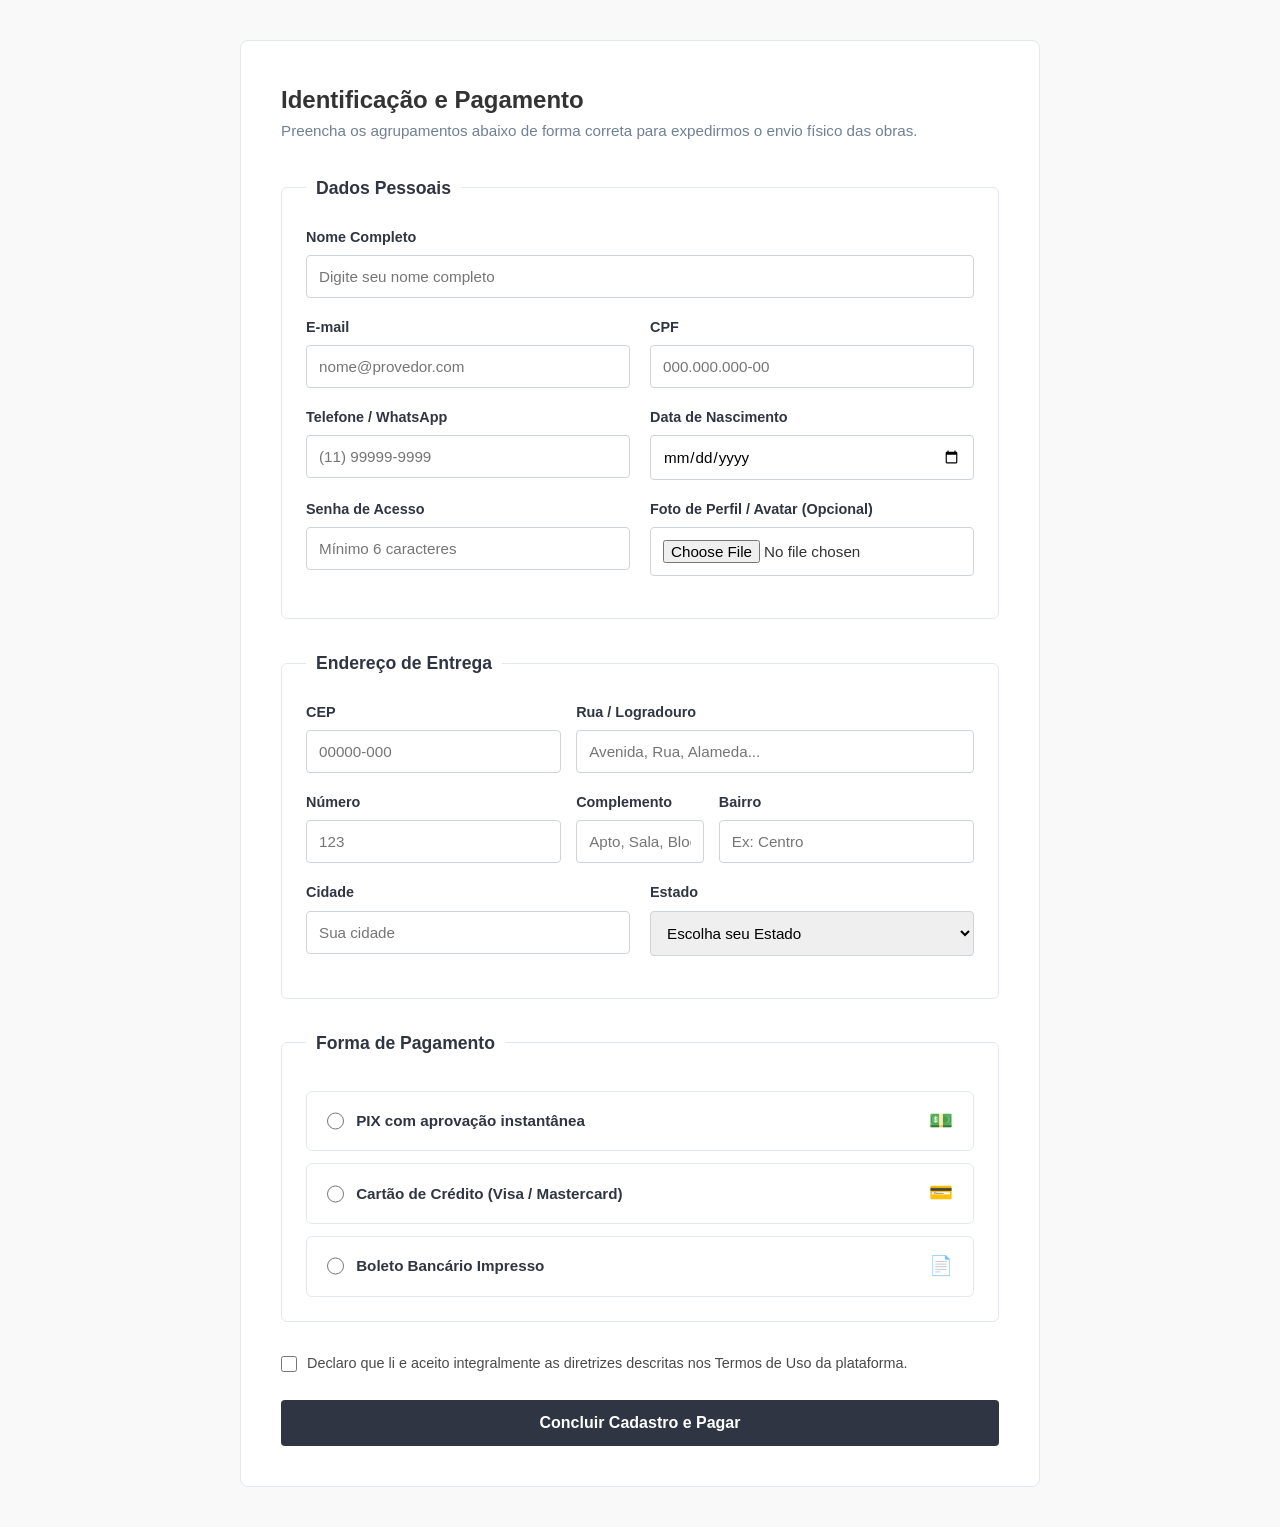
==== cadastro.html @ 1c689403 "first commit" ====
<!DOCTYPE html>
<html lang="pt-BR">
<head>
    <meta charset="UTF-8">
    <meta name="viewport" content="width=device-width, initial-scale=1.0">
    <title>Cadastro e Faturamento | BookLovers</title>
    <link rel="stylesheet" href="style.css">
</head>
<body>

    <main class="form-main">
        <h2>Identificação e Pagamento</h2>
        <p style="color: #718096; margin-bottom: 30px; font-size: 0.95rem;">Preencha os agrupamentos abaixo de forma correta para expedirmos o envio físico das obras.</p>
        
        <!-- Requisito Obrigatório: <form> -->
        <form action="#" method="POST">
            
            <!-- Requisito 2: Três Blocos (<fieldset>) Obrigatórios -->
            <!-- BLOCO 1 - DADOS PESSOAIS -->
            <fieldset>
                <!-- Requisito Obrigatório: <legend> -->
                <legend>Dados Pessoais</legend>
                
                <!-- Requisito Obrigatório: Todo <input> estritamente vinculado à sua <label for="id"> -->
                <div class="form-group">
                    <label for="txt-fullname">Nome Completo</label>
                    <input type="text" id="txt-fullname" class="form-control" placeholder="Digite seu nome completo" required>
                </div>
                
                <div class="form-row-2">
                    <div class="form-group">
                        <label for="txt-email">E-mail</label>
                        <input type="email" id="txt-email" class="form-control" placeholder="nome@provedor.com" required>
                    </div>
                    <div class="form-group">
                        <label for="txt-cpf">CPF</label>
                        <!-- Requisito: pattern ou placeholder configurados -->
                        <input type="text" id="txt-cpf" class="form-control" placeholder="000.000.000-00" pattern="\d{3}\.\d{3}\.\d{3}-\d{2}" required>
                    </div>
                </div>
                
                <div class="form-row-2">
                    <div class="form-group">
                        <label for="txt-phone">Telefone / WhatsApp</label>
                        <input type="tel" id="txt-phone" class="form-control" placeholder="(11) 99999-9999" required>
                    </div>
                    <div class="form-group">
                        <label for="txt-birthdate">Data de Nascimento</label>
                        <input type="date" id="txt-birthdate" class="form-control" required>
                    </div>
                </div>
                
                <div class="form-row-2">
                    <div class="form-group">
                        <label for="txt-password">Senha de Acesso</label>
                        <input type="password" id="txt-password" class="form-control" placeholder="Mínimo 6 caracteres" minlength="6" required>
                    </div>
                    <div class="form-group">
                        <!-- Requisito: upload opcional de Foto de Perfil/Avatar type="file" accept="image/*" -->
                        <label for="file-avatar">Foto de Perfil / Avatar (Opcional)</label>
                        <input type="file" id="file-avatar" class="form-control" accept="image/*">
                    </div>
                </div>
            </fieldset>

            <!-- BLOCO 2 - ENDEREÇO DE ENTREGA -->
            <fieldset>
                <legend>Endereço de Entrega</legend>
                
                <div class="form-row-3">
                    <div class="form-group">
                        <label for="txt-cep">CEP</label>
                        <input type="text" id="txt-cep" class="form-control" placeholder="00000-000" required>
                    </div>
                    <div class="form-group" style="grid-column: span 2;">
                        <label for="txt-address">Rua / Logradouro</label>
                        <input type="text" id="txt-address" class="form-control" placeholder="Avenida, Rua, Alameda..." required>
                    </div>
                </div>
                
                <div class="form-row-3">
                    <div class="form-group">
                        <label for="txt-number">Número</label>
                        <input type="text" id="txt-number" class="form-control" placeholder="123" required>
                    </div>
                    <div class="form-group">
                        <label for="txt-complement">Complemento</label>
                        <input type="text" id="txt-complement" class="form-control" placeholder="Apto, Sala, Bloco">
                    </div>
                    <div class="form-group">
                        <label for="txt-neighborhood">Bairro</label>
                        <input type="text" id="txt-neighborhood" class="form-control" placeholder="Ex: Centro" required>
                    </div>
                </div>
                
                <div class="form-row-2">
                    <div class="form-group">
                        <label for="txt-city">Cidade</label>
                        <input type="text" id="txt-city" class="form-control" placeholder="Sua cidade" required>
                    </div>
                    <div class="form-group">
                        <!-- Requisito: select com tags option de Estado -->
                        <label for="sel-state">Estado</label>
                        <select id="sel-state" class="form-control" required>
                            <option value="" disabled selected>Escolha seu Estado</option>
                            <option value="SP">São Paulo (SP)</option>
                            <option value="RJ">Rio de Janeiro (RJ)</option>
                            <option value="MG">Minas Gerais (MG)</option>
                            <option value="PR">Paraná (PR)</option>
                        </select>
                    </div>
                </div>
            </fieldset>

            <!-- BLOCO 3 - FORMA DE PAGAMENTO -->
            <fieldset>
                <legend>Forma de Pagamento</legend>
                
                <!-- Requisito: input type="radio" name="pagamento" para PIX, Crédito ou Boleto exibindo ícones visuais ao lado -->
                <div class="payment-grid">
                    
                    <label class="payment-option" for="pay-pix">
                        <input type="radio" id="pay-pix" name="pagamento" value="pix" required>
                        <div class="payment-label">
                            <span>PIX com aprovação instantânea</span>
                            <span class="payment-icon" aria-hidden="true">💵</span>
                        </div>
                    </label>
                    
                    <label class="payment-option" for="pay-card">
                        <input type="radio" id="pay-card" name="pagamento" value="credito">
                        <div class="payment-label">
                            <span>Cartão de Crédito (Visa / Mastercard)</span>
                            <span class="payment-icon" aria-hidden="true">💳</span>
                        </div>
                    </label>
                    
                    <label class="payment-option" for="pay-boleto">
                        <input type="radio" id="pay-boleto" name="pagamento" value="boleto">
                        <div class="payment-label">
                            <span>Boleto Bancário Impresso</span>
                            <span class="payment-icon" aria-hidden="true">📄</span>
                        </div>
                    </label>
                </div>
            </fieldset>

            <!-- Requisito 3: Checkbox de "Aceito os Termos de Uso" (required) -->
            <div class="terms-group">
                <input type="checkbox" id="chk-terms" required>
                <label for="chk-terms">Declaro que li e aceito integralmente as diretrizes descritas nos Termos de Uso da plataforma.</label>
            </div>
            
            <!-- Requisito Obrigatório: botão de envio com texto exato -->
            <button type="submit" class="btn-submit">Concluir Cadastro e Pagar</button>

        </form>
    </main>

</body>
</html>
---- style.css ----
/* ==========================================================================
   1. RESET GLOBAL & CONFIGURAÇÕES BASE
   ========================================================================== */
* {
  box-sizing: border-box;
  margin: 0;
  padding: 0;
  font-family: -apple-system, BlinkMacSystemFont, "Segoe UI", Roboto, Helvetica, Arial, sans-serif;
}

html {
  scroll-behavior: smooth;
}

body {
  background-color: #f9f9f9;
  color: #333;
  line-height: 1.6;
}

a {
  text-decoration: none;
  color: inherit;
  transition: all 0.2s ease;
}

/* ==========================================================================
   2. CABEÇALHO PRINCIPAL DA LOJA (HEADER)
   ========================================================================== */
header {
  display: flex;
  justify-content: space-between; /* Empurra a logo para a esquerda e o <nav> para a direita */
  align-items: center;           /* Alinha tudo verticalmente no centro */
  padding: 15px 5%;              /* Dá um espaçamento interno para não colar nas bordas */
  background-color: #c685e0;     /* Cor de fundo do cabeçalho */
  box-shadow: 0 2px 10px rgba(220, 54, 54, 0.08); /* Cria uma sombra suave embaixo */
  position: sticky;              /* Mantém o menu fixo no topo ao rolar a página */
  top: 0;
  z-index: 1000;                 /* Garante que o menu fique por cima do carrossel */
}

/* Controle do tamanho da Imagem da Logo */
.logo a {
  display: flex;
  align-items: center;
  gap: 15px;               
}

.logo h1 {
  font-size: 1.9rem;      
  font-weight: 700;
  color: #2f3542;          
  margin: 0;
  white-space: nowrap;     
}

.logo img {
  height: 95px;                  /* Define uma altura ideal e bem ajustada para a logo */
  width: auto;                   /* Mantém a proporção correta para não distorcer */
  display: block;
  border-radius: 50%;
  object-fit: cover;
}

/* Caixa de Busca */
.search-box {
  display: flex;
  align-items: center;
  background-color: rgba(255, 255, 255, 0.25);
  border: 1px solid rgba(255, 255, 255, 0.4);
  border-radius: 6px;
  padding: 8px 14px;
  width: 320px;
  transition: all 0.2s ease;
}

.search-box:focus-within {
  background-color: rgba(255, 255, 255, 0.4);
  border-color: rgba(255, 255, 255, 0.7);
}

.search-box input {
  background: none;
  border: none;
  color: #2f3542;
  width: 100%;
  font-size: 0.9rem;
  outline: none;
}

.search-box input::placeholder {
  color: rgba(47, 53, 66, 0.6);
}

.search-box button {
  background: none;
  border: none;
  cursor: pointer;
  font-size: 0.95rem;
}

/* Estrutura do Menu de Navegação (nav) */
nav {
  display: flex;
  align-items: center;           /* Alinha a lista de links e o carrinho na mesma linha */
  gap: 30px;                     /* Espaçamento seguro entre o menu de texto e o ícone do carrinho */
}

/* Alinhamento dos Links (ul) */
.nav-links {
  display: flex;                 /* Coloca os itens do menu (li) um ao lado do outro */
  list-style: none;              /* Remove as bolinhas padrões da lista */
  gap: 25px;                     /* Espaçamento uniforme entre cada link */
  margin: 0;
  padding: 0;
}

/* Estilização Visual das Palavras (Links) */
.nav-links a {
  color: #4a4a4a;                /* Cor cinza escura moderna */
  font-size: 1rem;
  font-weight: 600;              /* Deixa a fonte ligeiramente mais marcante */
  transition: color 0.2s ease;   /* Deixa a mudança de cor suave ao passar o mouse */
}

/* Efeito Hover nos links de texto */
.nav-links a:hover {
  color: #f069de;                /* Muda para a cor de destaque (Vermelho/Coral) */
}

.nav-icons {
  display: flex;
  flex-direction: row; /* Força ficar na horizontal, e não empilhado */
  gap: 15px;           /* Espaço entre um ícone e outro */
  align-items: center;
}

.nav-icons a {
  display: flex;
  align-items: center;
  justify-content: center;
  width: 40px;
  height: 40px;
  background-color: #ffffff; /* Fundo branco */
  border-radius: 50%;
  color: #2f3542;
  font-size: 1.2rem;
  transition: all 0.2s ease;
}

.nav-icons a:hover {
  transform: scale(1.1);
  background-color: #ff4757; /* Cor de destaque ao passar o mouse */
  color: #ffffff;
}

/* ==========================================================================
   3. INTERFACE DA PÁGINA INICIAL (INDEX / CARROSSEL / VITRINES)
   ========================================================================== */
.hero {
  width: 100%;
  background-color: #000000;
}

.carousel-container {
  width: 100%;
  overflow-x: auto;
  scroll-snap-type: x mandatory; 
  scroll-behavior: smooth;
}

.carousel-container::-webkit-scrollbar {
  display: none; /* Oculta barra de rolagem */
}

.carousel-track {
  display: flex;
}

.carousel-item {
  flex: 0 0 100%;
  width: 100%;
  position: relative;
  scroll-snap-align: start;
}

/* Imagem de fundo do banner geral */
.banner-bg-img {
  width: 100%;
  height: 550px; /* Altura para acomodar o livro */
  object-fit: cover;
  display: block;
}

/* Container do Conteúdo: Organiza o livro e os textos lado a lado */
.carousel-content {
  position: absolute;
  top: 0;
  left: 0;
  width: 100%;
  height: 100%;
  background: rgba(250, 105, 238, 0.65); /* Filtro escuro para dar excelente leitura */
  display: flex;
  flex-direction: row; /* Coloca Livro e Texto lado a lado */
  justify-content: center;
  align-items: center;
  gap: 50px; /* Espaço entre o livro e as informações */
  padding: 40px 10%;
  color: #ffffff;
}

/* Lado Esquerdo: Área da Capa do Livro */
.book-cover {
  flex-shrink: 0;
}

.book-cover img {
  height: 350px; /* Altura da capa do livro na tela */
  width: auto;
  border-radius: 8px; /* Cantos arredondados na capa */
  box-shadow: 0 10px 25px rgba(0, 0, 0, 0.5); /* Sombra pesada para dar efeito 3D */
  display: block;
}

/* Lado Direito: Textos e Botão */
.book-info {
  max-width: 500px;
  text-align: left; /* Alinha o texto à esquerda */
}

.book-info h2 {
  font-size: 3rem;
  margin-bottom: 15px;
  text-shadow: 2px 2px 4px rgba(0, 0, 0, 0.6);
}

.book-info p {
  font-size: 1.3rem;
  margin-bottom: 30px;
  text-shadow: 1px 1px 3px rgba(0, 0, 0, 0.6);
}

/* Botão de Compra */
.carousel-btn {
  display: inline-block;
  background-color: #ff4757;
  color: #ffffff;
  padding: 14px 35px;
  font-weight: bold;
  font-size: 1rem;
  border-radius: 50px;
  text-transform: uppercase;
  transition: all 0.2s ease;
  box-shadow: 0 4px 15px rgba(255, 71, 87, 0.4);
}

.carousel-btn:hover {
  background-color: #ff6b81;
  transform: translateY(-3px);
}

/* Seção de Categorias Circulares */
.categories-section {
  padding: 60px 5%;
  text-align: center;
  background-color: #f085f8;
}

.categories-section h2, .products-section h2 {
  font-size: 2rem;
  margin-bottom: 40px;
  color: #2f3542;
  font-weight: 700;
}

.categories-container {
  display: flex;
  justify-content: center;
  align-items: center;
  flex-wrap: wrap; /* Quebra de linha em telas pequenas */
  gap: 40px;       /* Espaçamento uniforme */
}

.category-item {
  display: flex;
  flex-direction: column;
  align-items: center;
  color: #2f3542;
  font-weight: 600;
  font-size: 1.1rem;
  gap: 15px; 
}

/* Imagem redonda perfeita */
.category-img-wrapper {
  width: 150px;         /* Requisito: Largura idêntica à altura */
  height: 150px;        /* Requisito: Altura idêntica à largura */
  border-radius: 50%;   /* Requisito: Círculo perfeito */
  overflow: hidden;     
  border: 3px solid transparent; 
  transition: all 0.3s ease;    
}

.category-img-wrapper img {
  width: 100%;
  height: 100%;
  object-fit: cover;    /* Requisito: Ajusta a foto sem distorcer */
  display: block;
  transition: transform 0.3s ease; 
}

/* Requisitos Hover das Categorias */
.category-item:hover .category-img-wrapper {
  border-color: #ff4757; 
}

.category-item:hover .category-img-wrapper img {
  transform: scale(1.08); /* Requisito: Ampliação de 1.08x */
}

.category-item:hover span {
  color: #ff4757;
}

/* Vitrine de Produtos Padronizada */
.products-section {
  padding: 60px 5%;
  background-color: #c25eca;
  text-align: center;
}

.products-grid {
  display: grid;
  grid-template-columns: repeat(auto-fit, minmax(250px, 1fr));
  gap: 30px; 
}

.product-card {
  background-color: #f6cafa;
  border-radius: 8px;
  overflow: hidden;
  box-shadow: 0 4px 15px rgba(0, 0, 0, 0.05);
  transition: transform 0.3s ease;
}

.product-img-container {
  width: 100%;
  overflow: hidden; 
  margin: 0;
  background-color: #f4f1f5;
  aspect-ratio: 3 / 4; 
}

.product-img-container img {
  width: 100%;
  height: 100%;
  object-fit: cover; 
  display: block;
  transition: transform 0.3s ease; 
}

.product-card:hover .product-img-container img {
  transform: scale(1.1); 
}

.product-info {
  padding: 20px;
  text-align: left;
  display: flex;
  flex-direction: column;
  gap: 8px;
}

.product-info h3 {
  font-size: 1.1rem;
  color: #2f3542;
  font-weight: 600;
  white-space: nowrap;
  overflow: hidden;
  text-overflow: ellipsis; 
}

.product-author {
  font-size: 0.9rem;
  color: #747d8c;
}

.product-price {
  font-size: 1.3rem;
  font-weight: 700;
  color: #ff4757; 
  margin-top: 5px;
}

.buy-button {
  background-color: #2f3542;
  color: #ffffff;
  border: none;
  padding: 10px;
  border-radius: 4px;
  font-weight: 600;
  cursor: pointer;
  margin-top: 10px;
  transition: background-color 0.2s ease;
}

.buy-button:hover {
  background-color: #ff4757; 
}

/* Produto Esgotado com filtros */
.product-sold-out .product-img-container {
  position: relative;
}

.product-sold-out .product-img-container img {
  filter: grayscale(100%); 
  opacity: 0.7;           
}

.sold-out-badge {
  position: absolute;       
  top: 50%;                 
  left: 50%;                
  transform: translate(-50%, -50%); 
  background-color: rgba(231, 76, 60, 0.9); 
  color: #fbf9f9;
  font-size: 0.9rem;
  font-weight: bold;
  letter-spacing: 1px;
  padding: 8px 16px;
  border-radius: 4px;
  text-transform: uppercase;
  box-shadow: 0 4px 10px rgba(0, 0, 0, 0.3);
  pointer-events: none;
z-index: 5;
}
.product-sold-out:hover .product-img-container img {
transform: scale(1);
}
/* ==========================================================================
4. INTERFACE DA PÁGINA INTERNA DO PRODUTO (PRODUTO.HTML)
========================================================================== */
.container {
max-width: 1200px;
width: 100%;
margin: 40px auto;
background: #ffffff;
padding: 30px;
border-radius: 8px;
box-shadow: 0 4px 15px rgba(0,0,0,0.05);
clear: both;
}
.product-wrapper {
display: flex;
flex-wrap: wrap;
gap: 40px;
margin-bottom: 40px;
width: 100%;
}
.column-left {
flex: 1 1 450px;
max-width: 100%;
}
/* Requisito: Foto Principal quadrada 1/1 */
.main-image {
width: 100%;
aspect-ratio: 1 / 1;
object-fit: cover;
border-radius: 6px;
border: 1px solid #e2e8f0;
}
.thumbnails {
display: flex;
gap: 12px;
margin-top: 15px;
}
/* Requisito: Miniaturas quadradas com destaque no hover */
.thumb {
flex: 1;
aspect-ratio: 1 / 1;
object-fit: cover;
border: 2px solid transparent;
border-radius: 4px;
cursor: pointer;
transition: all 0.2s ease;
}
.thumb:hover {
border-color: #ff4757;
transform: translateY(-2px);
}
.column-right {
flex: 1 1 450px;
display: flex;
flex-direction: column;
gap: 20px;
max-width: 100%;
}
.breadcrumb {
font-size: 0.9rem;
color: #747d8c;
}
.product-title {
font-size: 2.2rem;
color: #2f3542;
font-weight: 700;
}
.product-author-detail {
font-size: 1.1rem;
color: #747d8c;
margin-top: -10px;
}
.price-box {
padding: 10px 0;
border-top: 1px solid #f1f2f6;
border-bottom: 1px solid #f1f2f6;
}
.old-price {
text-decoration: line-through;
color: #a4b0be;
font-size: 1rem;
margin-right: 12px;
}
.current-price {
font-size: 1.8rem;
font-weight: 700;
color: #ff4757;
}
.selectors {
display: flex;
flex-direction: column;
gap: 8px;
}
.selectors label {
font-weight: 600;
font-size: 0.95rem;
color: #2f3542;
}
.selectors select {
width: 100%;
padding: 12px;
border: 1px solid #ced4da;
border-radius: 4px;
background-color: #ffffff;
font-size: 0.95rem;
outline: none;
}
.btn-add-to-cart {
display: block;
text-align: center;
background-color: #2f3542;
color: white;
padding: 14px;
font-weight: 600;
font-size: 1rem;
border-radius: 4px;
}
.btn-add-to-cart:hover {
background-color: #ff4757;
}
/* Requisito: Ficha Técnica em Tabela Semântica Zebrada */
.technical-specifications {
width: 100%;
margin-top: 20px;
}
.spec-table-title {
font-size: 1.4rem;
margin-bottom: 15px;
color: #2f3542;
font-weight: 700;
}
.spec-table {
width: 100%;
border-collapse: collapse;
}
.spec-table th, .spec-table td {
padding: 12px 16px;
text-align: left;
border-bottom: 1px solid #f1f2f6;
font-size: 0.95rem;
}
/* Cabeçalho vertical */
.spec-table th {
font-weight: 600;
color: #2f3542;
width: 30%;
}
/* Efeito Zebrado tr */
.spec-table tbody tr:nth-child(even) {
background-color: #f9f9f9;
}
/* ==========================================================================
5. INTERFACE DO CARRINHO DE COMPRAS (CARRINHO.HTML)
========================================================================== */
.cart-container {
max-width: 1200px;
margin: 40px auto;
display: flex;
flex-wrap: wrap;
gap: 40px;
}
.cart-main {
flex: 1 1 700px;
background: #ffffff;
padding: 30px;
border-radius: 8px;
border: 1px solid #e2e8f0;
}
.cart-table {
width: 100%;
border-collapse: collapse;
}
.cart-table caption {
font-size: 1rem;
font-weight: 600;
color: #747d8c;
text-align: left;
margin-bottom: 15px;
}
.cart-table th, .cart-table td {
padding: 16px;
text-align: left;
border-bottom: 1px solid #e2e8f0;
vertical-align: middle;
}
.cart-table th {
font-weight: 600;
color: #2f3542;
background-color: #f1f2f6;
font-size: 0.85rem;
text-transform: uppercase;
}
.product-cell {
display: flex;
align-items: center;
gap: 16px;
}
/* Requisito: Mídia em miniatura quadrada 64px com object-fit cover */
.product-thumb {
width: 64px;
height: 64px;
object-fit: cover;
border-radius: 4px;
border: 1px solid #e2e8f0;
}
.product-details h4 {
font-size: 0.95rem;
color: #2f3542;
font-weight: 600;
}
.product-details p {
font-size: 0.8rem;
color: #747d8c;
}
.qty-input {
width: 60px;
padding: 8px;
border: 1px solid #ced4da;
border-radius: 4px;
text-align: center;
outline: none;
}
.btn-remove {
background: none;
border: none;
cursor: pointer;
font-size: 1.1rem;
}
/* Requisito: tfoot com colspan unificado */
.cart-table tfoot td {
padding: 20px 16px;
background-color: #fff1f2;
color: #ff4757;
font-weight: 600;
font-size: 0.95rem;
border-bottom: none;
border-radius: 4px;
}
/* Card Resumo Lateral */
.order-summary {
flex: 1 1 350px;
background: #ffffff;
padding: 30px;
border-radius: 8px;
border: 1px solid #e2e8f0;
height: fit-content;
display: flex;
flex-direction: column;
gap: 20px;
}
.summary-row {
display: flex;
justify-content: space-between;
font-size: 0.95rem;
color: #2f3542;
}
.summary-row.total {
border-top: 1px solid #e2e8f0;
padding-top: 15px;
font-size: 1.2rem;
font-weight: 700;
}
.coupon-container {
display: flex;
flex-direction: column;
gap: 6px;
}
.coupon-container label {
font-size: 0.85rem;
font-weight: 600;
color: #2f3542;
}
.coupon-box {
display: flex;
gap: 10px;
}
.coupon-box input {
flex: 1;
padding: 10px;
border: 1px solid #ced4da;
border-radius: 4px;
outline: none;
}
.btn-apply {
background-color: #2f3542;
color: #ffffff;
border: none;
padding: 0 16px;
border-radius: 4px;
font-weight: 600;
cursor: pointer;
}
.btn-apply:hover {
background-color: #ff4757;
}
/* Requisito: Botão finalizar com classe btn-checkout */
.btn-checkout {
display: block;
text-align: center;
background-color: #ff4757;
color: #ffffff;
padding: 14px;
font-weight: 600;
border-radius: 4px;
}
.btn-checkout:hover {
background-color: #ff6b81;
}
/* ==========================================================================
6. INTERFACE DE REGISTRO / COMPRA (CADASTRO.HTML)
========================================================================== */
.form-main {
max-width: 800px;
margin: 40px auto;
background: #ffffff;
padding: 40px;
border-radius: 8px;
border: 1px solid #e2e8f0;
}
/* Agrupamentos com fieldset e legend */
fieldset {
border: 1px solid #e2e8f0;
border-radius: 6px;
padding: 24px;
margin-bottom: 30px;
}
legend {
font-weight: 700;
font-size: 1.1rem;
color: #2f3542;
padding: 0 10px;
}
.form-group {
display: flex;
flex-direction: column;
gap: 6px;
margin-bottom: 18px;
}
.form-group label {
font-size: 0.9rem;
font-weight: 600;
color: #2f3542;
}
.form-control {
width: 100%;
padding: 12px;
border: 1px solid #ced4da;
border-radius: 4px;
font-size: 0.95rem;
outline: none;
transition: all 0.2s ease-in-out;
}
/* ==================== REQUISITO: ESTILIZAÇÃO POR PSEUDO-CLASSES ==================== /
/ Requisito: Foco ativo com borda brilhante e outline limpo */
.form-control:focus {
border-color: #c685e0;
outline: none;
box-shadow: 0 0 0 3px rgba(198, 133, 224, 0.25);
}
/* Requisito: Feedback de aprovação nativa (:focus:valid em verde) */
.form-control:focus:valid {
border-color: #28a745 !important;
box-shadow: 0 0 0 3px rgba(40, 167, 69, 0.2) !important;
}
/* Requisito: Feedback de erro nativo (:focus:invalid em vermelho) */
.form-control:focus:invalid {
border-color: #dc3545 !important;
box-shadow: 0 0 0 3px rgba(220, 53, 69, 0.2) !important;
}
/* Alinhamento de Grids internas */
.form-row-2 {
display: grid;
grid-template-columns: 1fr 1fr;
gap: 20px;
}
.form-row-3 {
display: grid;
grid-template-columns: 2fr 1fr 2fr;
gap: 15px;
}
/* Botões de rádio estilizados em lista com ícones */
.payment-grid {
display: flex;
flex-direction: column;
gap: 12px;
margin-top: 10px;
}
.payment-option {
display: flex;
align-items: center;
border: 1px solid #e2e8f0;
border-radius: 6px;
padding: 14px 20px;
cursor: pointer;
gap: 12px;
transition: all 0.2s;
}
.payment-option:hover {
border-color: #ff4757;
background-color: #fafafa;
}
.payment-option input[type="radio"] {
accent-color: #ff4757;
width: 18px;
height: 18px;
}
.payment-label {
display: flex;
align-items: center;
gap: 10px;
font-weight: 600;
font-size: 0.95rem;
color: #2f3542;
width: 100%;
}
.payment-icon {
font-size: 1.2rem;
margin-left: auto;
}
/* Caixa de Termos e Envio */
.terms-group {
display: flex;
align-items: flex-start;
gap: 10px;
margin: 25px 0;
}
.terms-group input[type="checkbox"] {
accent-color: #ff4757;
width: 16px;
height: 16px;
margin-top: 4px;
}
.terms-group label {
font-size: 0.9rem;
color: #4a4a4a;
cursor: pointer;
}
.btn-submit {
width: 100%;
background-color: #2f3542;
color: #ffffff;
border: none;
padding: 14px;
border-radius: 4px;
font-size: 1rem;
font-weight: 600;
cursor: pointer;
transition: background-color 0.2s;
}
.btn-submit:hover {
background-color: #ff4757;
}
/* ==========================================================================
7. RODAPÉ INSTITUCIONAL (FOOTER)
========================================================================== */
footer {
background-color: #2f3542;
color: #ffffff;
padding: 30px 5%;
font-size: 0.9rem;
margin-top: 60px;
}
.footer-container {
display: flex;
justify-content: space-between;
align-items: center;
flex-wrap: wrap;
gap: 20px;
max-width: 1200px;
margin: 0 auto;
}
.footer-copy p {
margin: 0;
opacity: 0.8;
}
.footer-payments {
display: flex;
align-items: center;
gap: 15px;
}
.footer-payments span {
font-weight: 600;
}
.payment-badges {
display: flex;
gap: 10px;
}
.badge {
background-color: rgba(255, 255, 255, 0.1);
padding: 6px 12px;
border-radius: 4px;
font-size: 0.85rem;
font-weight: bold;
user-select: none;
}
/* ==========================================================================
8. MEDIA QUERIES (MEDIA QUERIES DE RESPONSIVIDADE)
========================================================================== */
@media (max-width: 768px) {
header {
flex-direction: column;
gap: 15px;
text-align: center;
}
.search-box {
width: 100%;
}
.carousel-content {
flex-direction: column;
gap: 20px;
padding: 20px;
text-align: center;
}
.book-cover img {
height: 220px;
}
.book-info {
text-align: center;
}
.book-info h2 {
font-size: 1.8rem;
}
.book-info p {
font-size: 1rem;
margin-bottom: 15px;
}
.form-row-2, .form-row-3 {
grid-template-columns: 1fr;
gap: 0;
}
.footer-container {
flex-direction: column;
text-align: center;
}
.footer-payments {
flex-direction: column;
gap: 10px;
}
}
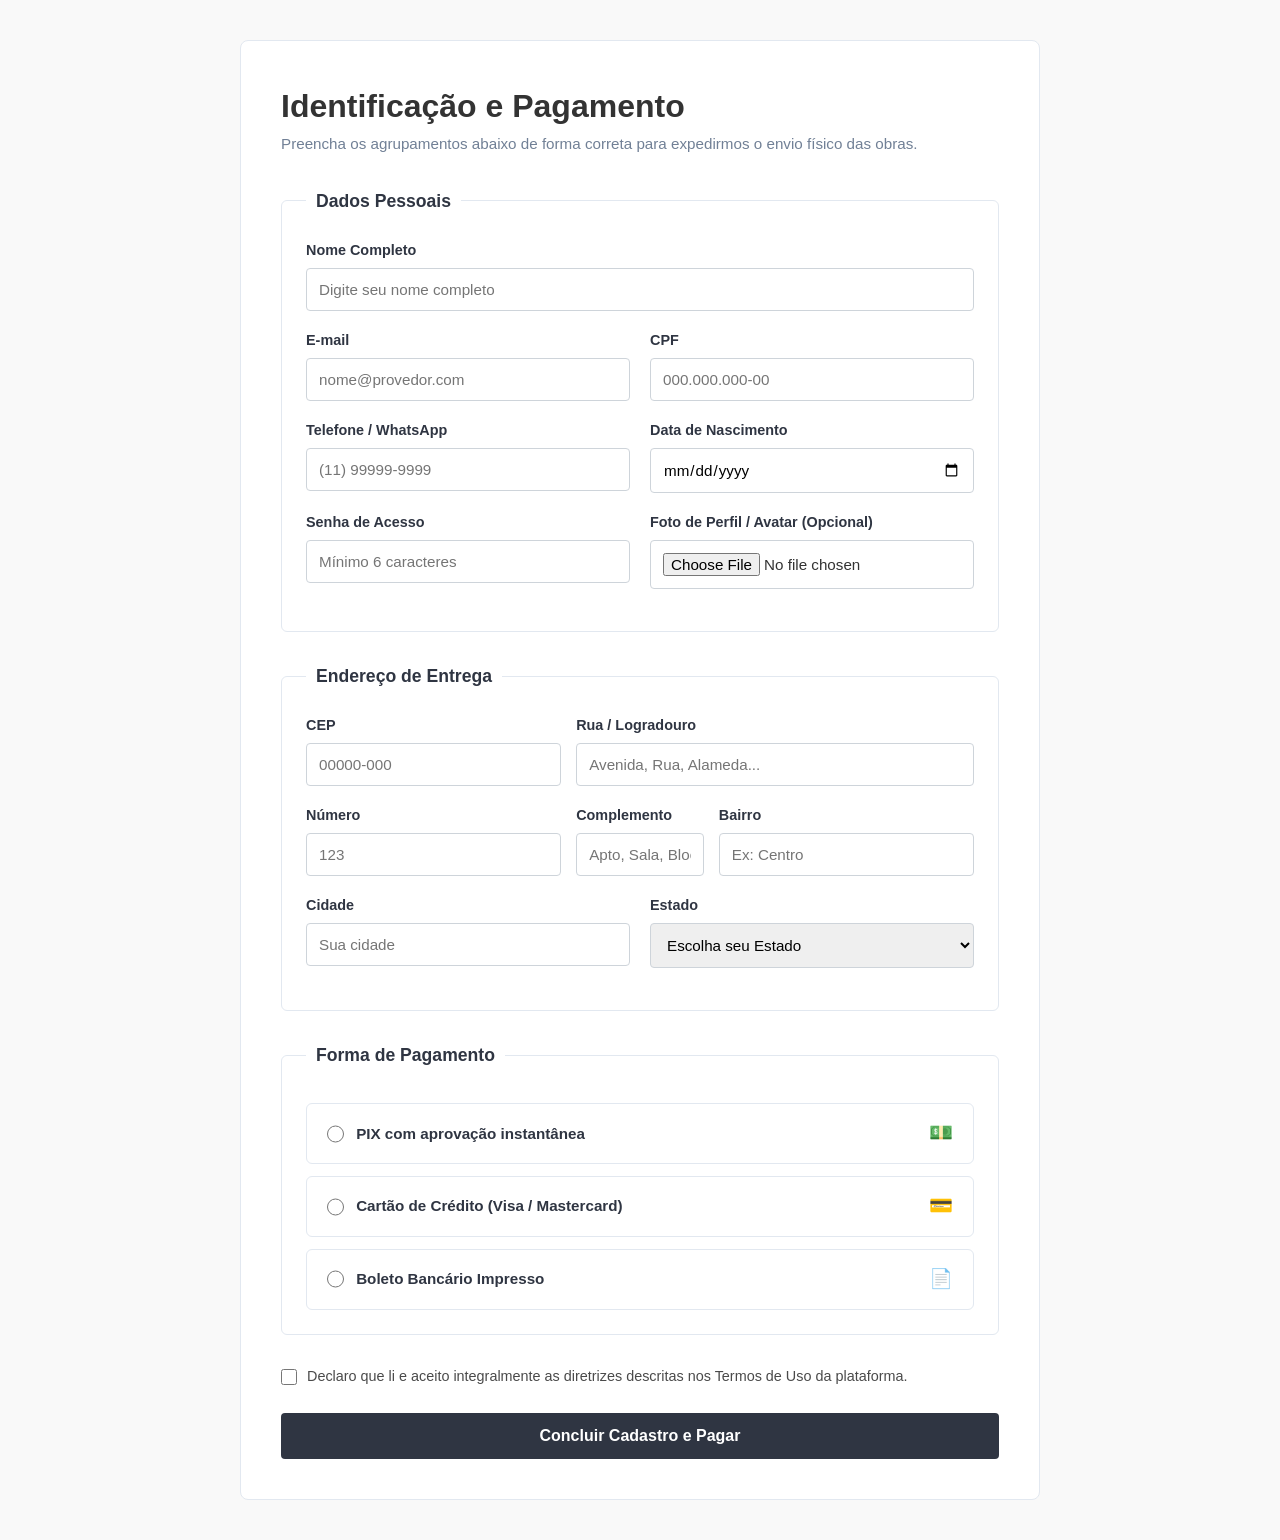
==== commit 047d72c6: "commit" ====
--- a/cadastro.html
+++ b/cadastro.html
@@ -9,7 +9,7 @@
 <body>
 
     <main class="form-main">
-        <h2>Identificação e Pagamento</h2>
+        <h1>Identificação e Pagamento</h1>
         <p style="color: #718096; margin-bottom: 30px; font-size: 0.95rem;">Preencha os agrupamentos abaixo de forma correta para expedirmos o envio físico das obras.</p>
         
         <!-- Requisito Obrigatório: <form> -->
@@ -120,28 +120,28 @@
                 <div class="payment-grid">
                     
                     <label class="payment-option" for="pay-pix">
-                        <input type="radio" id="pay-pix" name="pagamento" value="pix" required>
-                        <div class="payment-label">
-                            <span>PIX com aprovação instantânea</span>
-                            <span class="payment-icon" aria-hidden="true">💵</span>
-                        </div>
-                    </label>
-                    
-                    <label class="payment-option" for="pay-card">
-                        <input type="radio" id="pay-card" name="pagamento" value="credito">
-                        <div class="payment-label">
-                            <span>Cartão de Crédito (Visa / Mastercard)</span>
-                            <span class="payment-icon" aria-hidden="true">💳</span>
-                        </div>
-                    </label>
-                    
-                    <label class="payment-option" for="pay-boleto">
-                        <input type="radio" id="pay-boleto" name="pagamento" value="boleto">
-                        <div class="payment-label">
-                            <span>Boleto Bancário Impresso</span>
-                            <span class="payment-icon" aria-hidden="true">📄</span>
-                        </div>
-                    </label>
+        <input type="radio" id="pay-pix" name="pagamento" value="pix" required>
+            <span class="payment-label">
+        <span>PIX com aprovação instantânea</span>
+        <span class="payment-icon" aria-hidden="true">💵</span>
+    </span>
+</label>
+
+<label class="payment-option" for="pay-card">
+    <input type="radio" id="pay-card" name="pagamento" value="credito">
+    <span class="payment-label">
+        <span>Cartão de Crédito (Visa / Mastercard)</span>
+        <span class="payment-icon" aria-hidden="true">💳</span>
+    </span>
+</label>
+
+<label class="payment-option" for="pay-boleto">
+    <input type="radio" id="pay-boleto" name="pagamento" value="boleto">
+    <span class="payment-label">
+        <span>Boleto Bancário Impresso</span>
+        <span class="payment-icon" aria-hidden="true">📄</span>
+    </span>
+</label>
                 </div>
             </fieldset>
 
